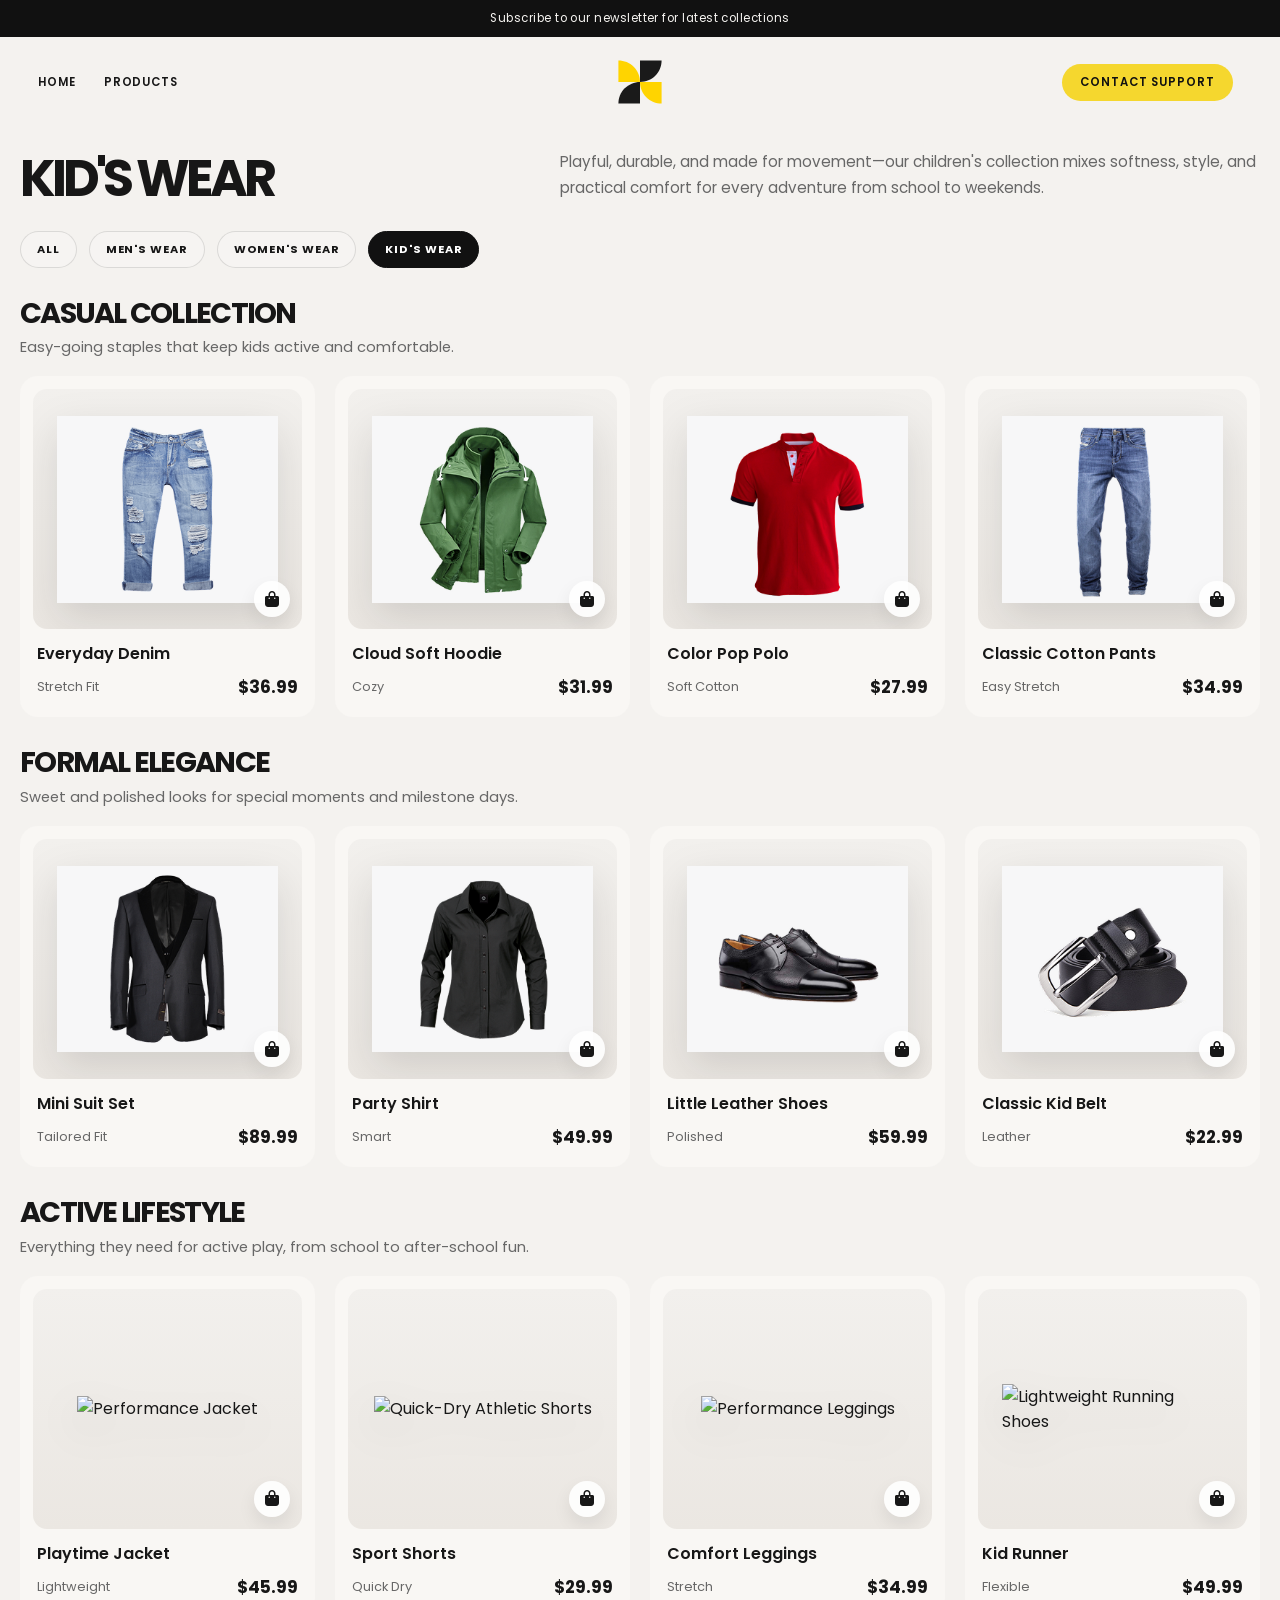
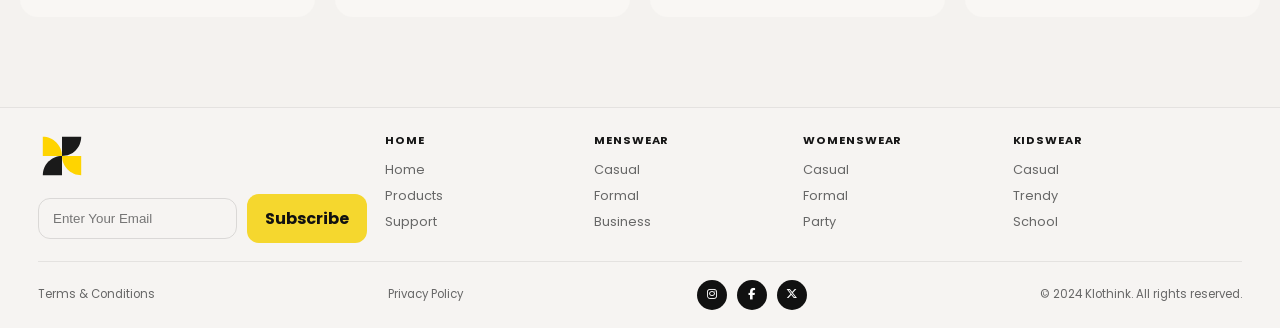
==== kids-wear.html @ 0a7a91e0 "Initial commit: e-commerce storefront" ====
<!DOCTYPE html>
<html lang="en">
  <head>
    <meta charset="UTF-8" />
    <meta name="viewport" content="width=device-width, initial-scale=1.0" />
    <title>Kid's Wear</title>
    <link rel="preconnect" href="https://fonts.googleapis.com" />
    <link rel="preconnect" href="https://fonts.gstatic.com" crossorigin />
    <link href="https://fonts.googleapis.com/css2?family=Poppins:wght@400;500;600;700;800&display=swap" rel="stylesheet" />
    <link rel="stylesheet" href="https://cdnjs.cloudflare.com/ajax/libs/font-awesome/6.5.2/css/all.min.css" crossorigin="anonymous" referrerpolicy="no-referrer" />
    <style>
      :root {
        --bg: #f4f2ef;
        --panel: #f9f7f4;
        --card: #ffffff;
        --text: #171717;
        --muted: #676767;
        --line: #e9e1d8;
        --soft: #f2efe9;
      }
      * { box-sizing: border-box; }
      body {
        margin: 0;
        font-family: 'Poppins', sans-serif;
        background: var(--bg);
        color: var(--text);
      }
      a { color: inherit; text-decoration: none; }
      img { display: block; max-width: 100%; }
      button { font: inherit; }

      .top-strip {
        background: #111111;
        color: #f6f4f1;
        text-align: center;
        padding: 10px 16px;
        font-size: 0.72rem;
        letter-spacing: 0.04em;
      }

      .navbar {
        max-width: 1240px;
        margin: 0 auto;
        padding: 18px 18px 12px;
        display: flex;
        align-items: center;
        justify-content: space-between;
        gap: 18px;
      }

      .nav-left, .nav-right {
        display: flex;
        align-items: center;
        gap: 28px;
        min-width: 180px;
      }

      .nav-left a, .nav-right a {
        font-size: 0.72rem;
        font-weight: 600;
        letter-spacing: 0.08em;
        text-transform: uppercase;
      }

      .brand {
        display: flex;
        justify-content: center;
        align-items: center;
        flex: 1;
      }

      .brand img {
        width: 54px;
        height: 54px;
      }

      .contact-btn {
        display: inline-flex;
        align-items: center;
        justify-content: center;
        background: #f5d72e;
        color: #111;
        border-radius: 999px;
        padding: 10px 18px;
        font-weight: 700;
      }

      .container {
        max-width: 1240px;
        margin: 0 auto;
        padding: 0 18px;
      }

      .category-page {
        padding: 28px 0 60px;
      }

      .category-hero {
        display: flex;
        align-items: flex-end;
        justify-content: space-between;
        gap: 24px;
        flex-wrap: wrap;
        margin-bottom: 18px;
      }

      .category-hero h1 {
        margin: 0;
        font-size: clamp(2.5rem, 4vw, 4rem);
        line-height: 0.9;
        letter-spacing: -0.08em;
        text-transform: uppercase;
      }

      .category-intro {
        max-width: 700px;
        margin: 0;
        color: var(--muted);
        font-size: 0.95rem;
        line-height: 1.7;
      }

      .filter-bar {
        display: flex;
        flex-wrap: wrap;
        gap: 12px;
        margin: 30px 0 18px;
      }

      .chip {
        border: 1px solid rgba(17,17,17,0.12);
        background: rgba(255,255,255,0.2);
        color: var(--text);
        border-radius: 999px;
        padding: 9px 16px;
        font-size: 0.7rem;
        letter-spacing: 0.08em;
        text-transform: uppercase;
        font-weight: 700;
      }

      .chip.active {
        background: #111111;
        border-color: #111111;
        color: #ffffff;
      }

      .collection-block {
        margin-top: 30px;
      }

      .collection-header {
        display: flex;
        align-items: center;
        justify-content: space-between;
        gap: 12px;
        margin-bottom: 18px;
      }

      .collection-header h2 {
        margin: 0;
        font-size: clamp(1.8rem, 2vw, 2.7rem);
        line-height: 1.1;
        letter-spacing: -0.06em;
        text-transform: uppercase;
      }

      .collection-header p {
        margin: 8px 0 0;
        font-size: 0.92rem;
        color: var(--muted);
      }

      .product-grid {
        display: grid;
        grid-template-columns: repeat(4, minmax(0, 1fr));
        gap: 20px;
      }

      .product-card {
        background: var(--panel);
        border: 1px solid transparent;
        border-radius: 18px;
        padding: 12px;
        transition: transform 0.25s ease, box-shadow 0.25s ease, border-color 0.25s ease;
      }

      @media (hover: hover) and (pointer: fine) {
        .product-card:hover {
          transform: translateY(-4px);
          box-shadow: 0 18px 38px rgba(17, 17, 17, 0.12);
          border-color: transparent;
        }
      }

      .product-card:focus-within {
        border-color: transparent;
        box-shadow: 0 18px 38px rgba(17, 17, 17, 0.12);
      }

      @media (hover: none) {
        .product-card:active {
          transform: scale(0.99);
        }
      }

      .product-image {
        position: relative;
        background: linear-gradient(180deg, #f2f0ed 0%, #ebe7e2 100%);
        border-radius: 14px;
        height: 240px;
        display: flex;
        align-items: center;
        justify-content: center;
        overflow: hidden;
      }

      .product-image img {
        max-width: 82%;
        max-height: 82%;
        object-fit: contain;
        filter: drop-shadow(0 15px 20px rgba(17,17,17,0.12));
      }

      .mini-cart {
        position: absolute;
        right: 12px;
        bottom: 12px;
        width: 36px;
        height: 36px;
        border: none;
        border-radius: 50%;
        background: rgba(255,255,255,0.9);
        box-shadow: 0 8px 18px rgba(17,17,17,0.08);
        color: var(--text);
      }

      .product-info {
        padding: 12px 4px 4px;
      }

      .product-info h3 {
        margin: 0 0 8px;
        font-size: 1rem;
        font-weight: 600;
      }

      .meta {
        display: flex;
        align-items: center;
        justify-content: space-between;
        gap: 12px;
        font-size: 0.8rem;
        color: var(--muted);
      }

      .meta strong {
        color: var(--text);
        font-size: 1.05rem;
      }

      .page-footer {
        margin-top: 30px;
        border-top: 1px solid rgba(17,17,17,0.08);
        background: rgba(255,255,255,0.15);
      }

      .footer-inner {
        max-width: 1240px;
        margin: 0 auto;
        padding: 24px 18px 18px;
      }

      .footer-top {
        display: grid;
        grid-template-columns: 1.5fr 1fr 1fr 1fr 1.2fr;
        gap: 18px;
        align-items: start;
      }

      .newsletter { display:flex; gap:10px; align-items:center; }
      .newsletter input {
        flex: 1;
        border: 1px solid rgba(17,17,17,0.12);
        background: transparent;
        padding: 12px 14px;
        border-radius: 12px;
      }
      .newsletter button {
        border: none;
        background: #f5d72e;
        color: #111;
        font-weight: 700;
        border-radius: 12px;
        padding: 12px 18px;
      }

      .footer-links h4 {
        margin: 0 0 12px;
        font-size: 0.7rem;
        letter-spacing: 0.08em;
        text-transform: uppercase;
        color: var(--text);
      }
      .footer-links a {
        display: block;
        margin-bottom: 8px;
        color: var(--muted);
        font-size: 0.8rem;
      }

      .legal-row {
        margin-top: 18px;
        display: flex;
        justify-content: space-between;
        align-items: center;
        gap: 12px;
        flex-wrap: wrap;
        border-top: 1px solid rgba(17,17,17,0.08);
        padding-top: 18px;
        font-size: 0.72rem;
        color: var(--muted);
      }

      .socials {
        display: flex;
        gap: 10px;
      }
      .socials a {
        width: 30px;
        height: 30px;
        border-radius: 50%;
        display: inline-flex;
        align-items: center;
        justify-content: center;
        background: #111111;
        color: #fff;
      }

      @media (max-width: 900px) {
        .product-grid { grid-template-columns: repeat(2, minmax(0, 1fr)); }
        .footer-top { grid-template-columns: repeat(2, minmax(0, 1fr)); }
      }

      @media (max-width: 560px) {
        .product-grid { grid-template-columns: 1fr; }
        .nav-left, .nav-right { gap: 12px; min-width: unset; }
        .navbar { flex-wrap: wrap; }
        .footer-top { grid-template-columns: 1fr; }
        .newsletter { flex-direction: column; }
      }
    </style>
  </head>
  <body>
    <div class="top-strip">Subscribe to our newsletter for latest collections</div>

    <header class="main-header">
      <nav class="navbar">
        <div class="nav-left">
          <a href="index.html">Home</a>
          <a href="product-page.html">Products</a>
        </div>

        <div class="brand">
          <img src="images/logo/Logo.svg" alt="Klothink logo" />
        </div>

        <div class="nav-right">
          <a href="support-page.html" class="contact-btn">Contact Support</a>
        </div>
      </nav>
    </header>

    <main class="container category-page">
      <div class="category-hero">
        <h1>Kid's Wear</h1>
        <p class="category-intro">Playful, durable, and made for movement—our children's collection mixes softness, style, and practical comfort for every adventure from school to weekends.</p>
      </div>

      <div class="filter-bar">
        <a class="chip" href="product-page.html">All</a>
        <a class="chip" href="mens-wear.html">Men's Wear</a>
        <a class="chip" href="womens-wear.html">Women's Wear</a>
        <a class="chip active" href="kids-wear.html">Kid's Wear</a>
      </div>

      <section class="collection-block">
        <div class="collection-header">
          <div>
            <h2>Casual Collection</h2>
            <p>Easy-going staples that keep kids active and comfortable.</p>
          </div>
        </div>

        <div class="product-grid">
          <article class="product-card">
            <div class="product-image"><img src="images/Product-page/Casual-Collections /classic-denim-jeans.png" alt="Blue Jeans" /><button class="mini-cart"><i class="fa-solid fa-bag-shopping"></i></button></div>
            <div class="product-info">
              <h3>Everyday Denim</h3>
              <div class="meta"><span>Stretch Fit</span><strong>$36.99</strong></div>
            </div>
          </article>

          <article class="product-card">
            <div class="product-image"><img src="images/Product-page/Casual-Collections /Image.png" alt="Kids Hoodie" /><button class="mini-cart"><i class="fa-solid fa-bag-shopping"></i></button></div>
            <div class="product-info">
              <h3>Cloud Soft Hoodie</h3>
              <div class="meta"><span>Cozy</span><strong>$31.99</strong></div>
            </div>
          </article>

          <article class="product-card">
            <div class="product-image"><img src="images/Product-page/Casual-Collections /Image 3.png" alt="Kids Polo" /><button class="mini-cart"><i class="fa-solid fa-bag-shopping"></i></button></div>
            <div class="product-info">
              <h3>Color Pop Polo</h3>
              <div class="meta"><span>Soft Cotton</span><strong>$27.99</strong></div>
            </div>
          </article>

          <article class="product-card">
            <div class="product-image"><img src="images/Product-page/Casual-Collections /Image (1).png" alt="Kids Pants" /><button class="mini-cart"><i class="fa-solid fa-bag-shopping"></i></button></div>
            <div class="product-info">
              <h3>Classic Cotton Pants</h3>
              <div class="meta"><span>Easy Stretch</span><strong>$34.99</strong></div>
            </div>
          </article>
        </div>
      </section>

      <section class="collection-block">
        <div class="collection-header">
          <div>
            <h2>Formal Elegance</h2>
            <p>Sweet and polished looks for special moments and milestone days.</p>
          </div>
        </div>

        <div class="product-grid">
          <article class="product-card">
            <div class="product-image"><img src="images/Product-page/Formal Elegance/Image 01.png" alt="Mini Suit" /><button class="mini-cart"><i class="fa-solid fa-bag-shopping"></i></button></div>
            <div class="product-info">
              <h3>Mini Suit Set</h3>
              <div class="meta"><span>Tailored Fit</span><strong>$89.99</strong></div>
            </div>
          </article>

          <article class="product-card">
            <div class="product-image"><img src="images/Product-page/Formal Elegance/Image 02.png" alt="Kids Dress Shirt" /><button class="mini-cart"><i class="fa-solid fa-bag-shopping"></i></button></div>
            <div class="product-info">
              <h3>Party Shirt</h3>
              <div class="meta"><span>Smart</span><strong>$49.99</strong></div>
            </div>
          </article>

          <article class="product-card">
            <div class="product-image"><img src="images/Product-page/Formal Elegance/Image 03.png" alt="Black Leather Shoes" /><button class="mini-cart"><i class="fa-solid fa-bag-shopping"></i></button></div>
            <div class="product-info">
              <h3>Little Leather Shoes</h3>
              <div class="meta"><span>Polished</span><strong>$59.99</strong></div>
            </div>
          </article>

          <article class="product-card">
            <div class="product-image"><img src="images/Product-page/Formal Elegance/Image 04.png" alt="Kids Belt" /><button class="mini-cart"><i class="fa-solid fa-bag-shopping"></i></button></div>
            <div class="product-info">
              <h3>Classic Kid Belt</h3>
              <div class="meta"><span>Leather</span><strong>$22.99</strong></div>
            </div>
          </article>
        </div>
      </section>

      <section class="collection-block">
        <div class="collection-header">
          <div>
            <h2>Active Lifestyle</h2>
            <p>Everything they need for active play, from school to after-school fun.</p>
          </div>
        </div>

        <div class="product-grid">
          <article class="product-card">
            <div class="product-image"><img src="images/Product-page/Active lifestyle/active-1.png" alt="Performance Jacket" /><button class="mini-cart"><i class="fa-solid fa-bag-shopping"></i></button></div>
            <div class="product-info">
              <h3>Playtime Jacket</h3>
              <div class="meta"><span>Lightweight</span><strong>$45.99</strong></div>
            </div>
          </article>

          <article class="product-card">
            <div class="product-image"><img src="images/Product-page/Active lifestyle/active-2.png" alt="Quick-Dry Athletic Shorts" /><button class="mini-cart"><i class="fa-solid fa-bag-shopping"></i></button></div>
            <div class="product-info">
              <h3>Sport Shorts</h3>
              <div class="meta"><span>Quick Dry</span><strong>$29.99</strong></div>
            </div>
          </article>

          <article class="product-card">
            <div class="product-image"><img src="images/Product-page/Active lifestyle/active-3.png" alt="Performance Leggings" /><button class="mini-cart"><i class="fa-solid fa-bag-shopping"></i></button></div>
            <div class="product-info">
              <h3>Comfort Leggings</h3>
              <div class="meta"><span>Stretch</span><strong>$34.99</strong></div>
            </div>
          </article>

          <article class="product-card">
            <div class="product-image"><img src="images/Product-page/Active lifestyle/active-4.png" alt="Lightweight Running Shoes" /><button class="mini-cart"><i class="fa-solid fa-bag-shopping"></i></button></div>
            <div class="product-info">
              <h3>Kid Runner</h3>
              <div class="meta"><span>Flexible</span><strong>$49.99</strong></div>
            </div>
          </article>
        </div>
      </section>
    </main>

    <footer class="page-footer">
      <div class="footer-inner">
        <div class="footer-top">
          <div>
            <div class="brand" style="justify-content:flex-start; margin-bottom:14px;">
              <img src="images/logo/Logo.svg" alt="Klothink logo" style="width:48px; height:48px;" />
            </div>
            <div class="newsletter">
              <input type="email" placeholder="Enter Your Email" />
              <button type="button">Subscribe</button>
            </div>
          </div>

          <div class="footer-links">
            <h4>Home</h4>
            <a href="index.html">Home</a>
            <a href="product-page.html">Products</a>
            <a href="support-page.html">Support</a>
          </div>

          <div class="footer-links">
            <h4>Menswear</h4>
            <a href="#">Casual</a>
            <a href="#">Formal</a>
            <a href="#">Business</a>
          </div>

          <div class="footer-links">
            <h4>Womenswear</h4>
            <a href="#">Casual</a>
            <a href="#">Formal</a>
            <a href="#">Party</a>
          </div>

          <div class="footer-links">
            <h4>Kidswear</h4>
            <a href="#">Casual</a>
            <a href="#">Trendy</a>
            <a href="#">School</a>
          </div>
        </div>

        <div class="legal-row">
          <span>Terms &amp; Conditions</span>
          <span>Privacy Policy</span>
          <div class="socials">
            <a href="#"><i class="fa-brands fa-instagram"></i></a>
            <a href="#"><i class="fa-brands fa-facebook-f"></i></a>
            <a href="#"><i class="fa-brands fa-x-twitter"></i></a>
          </div>
          <span>© 2024 Klothink. All rights reserved.</span>
        </div>
      </div>
    </footer>
  </body>
</html>
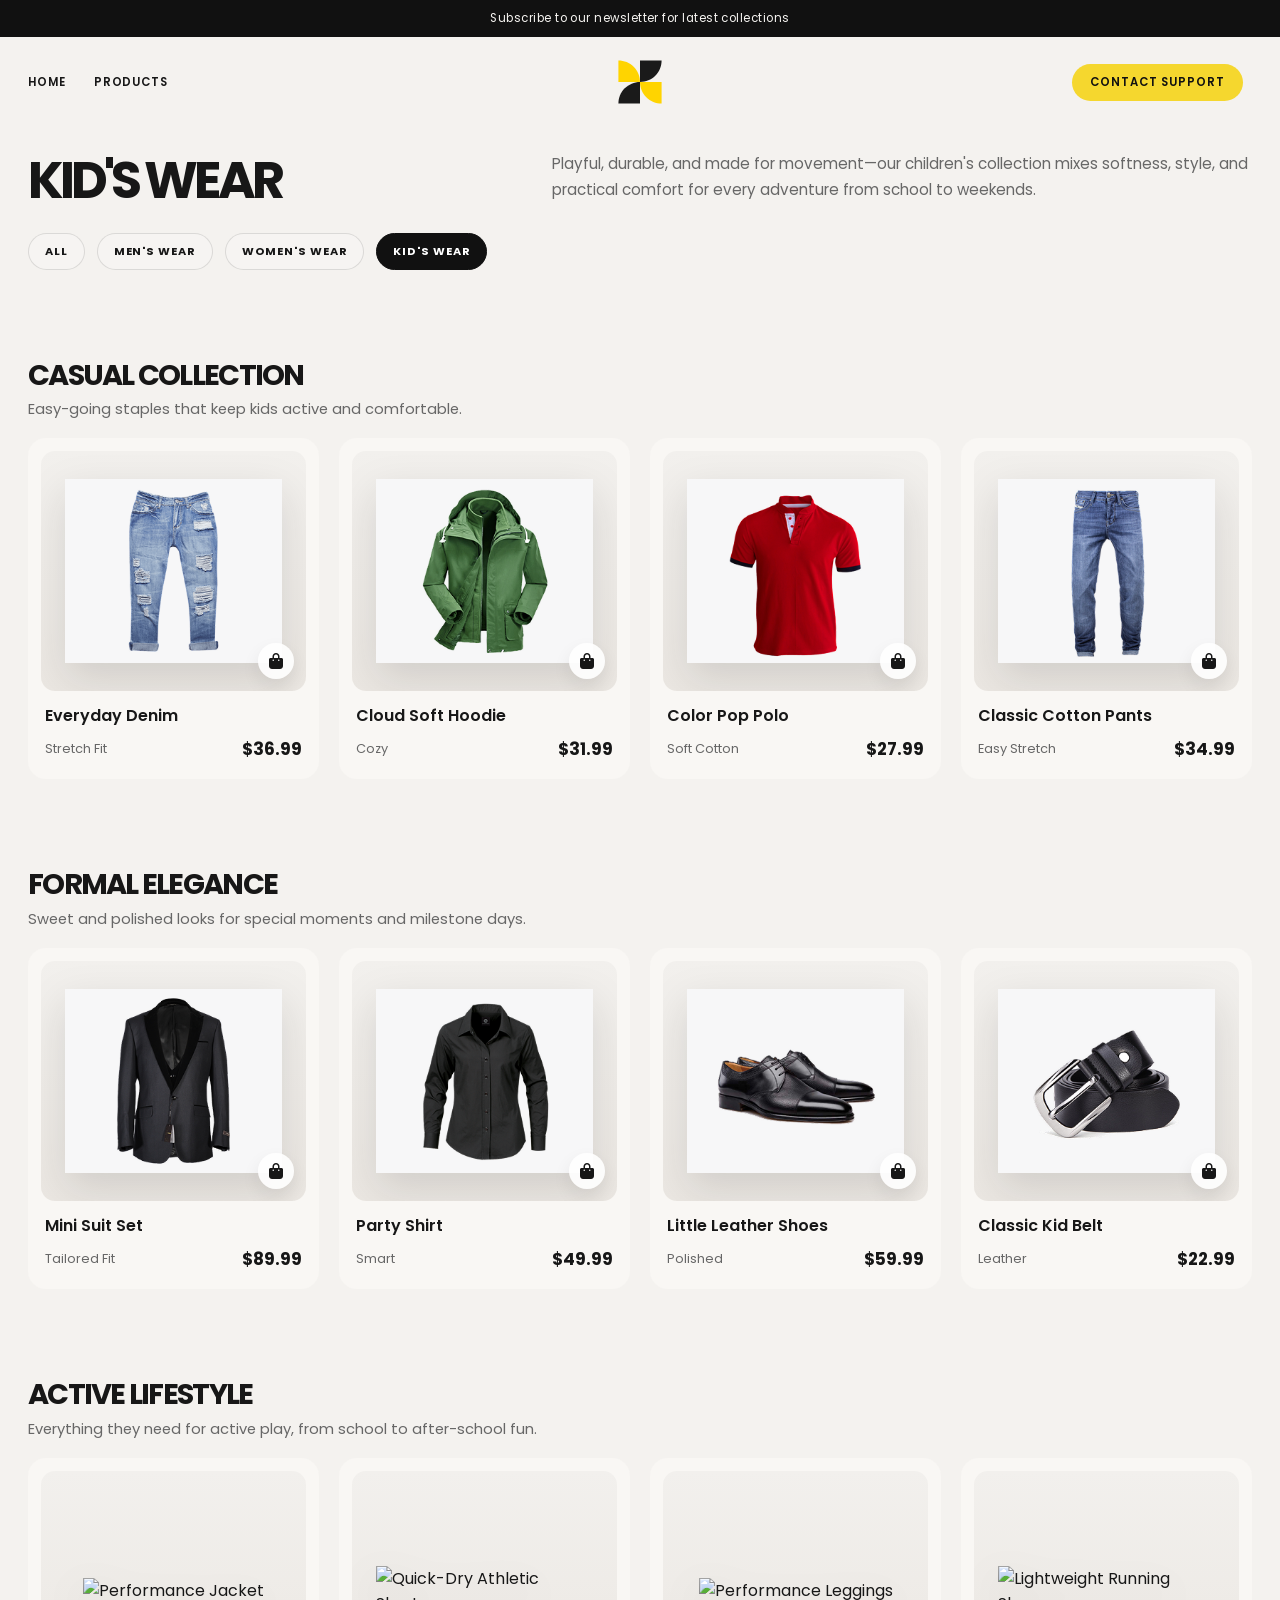
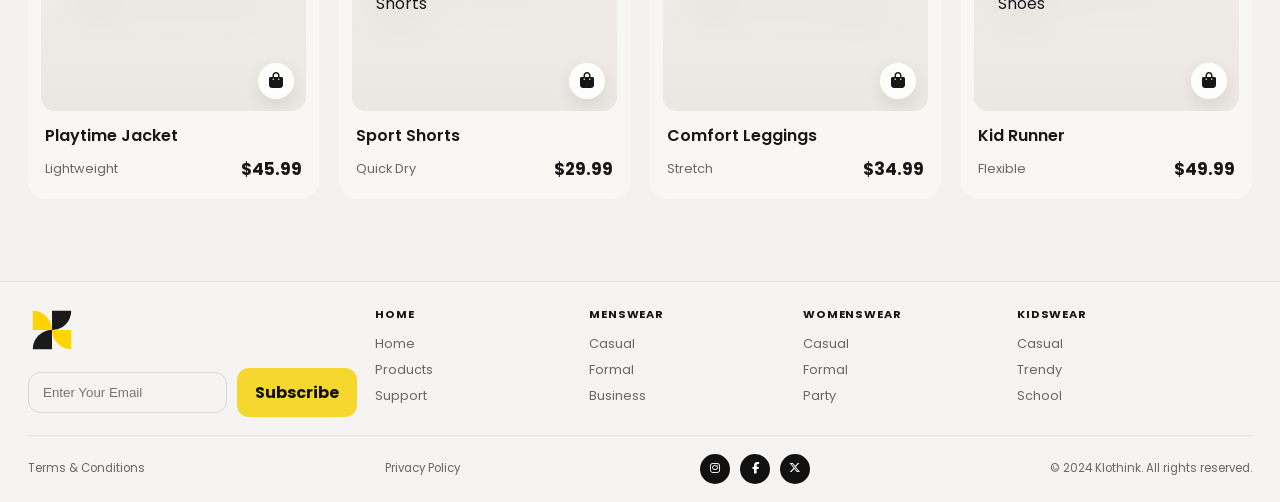
==== commit e674a87c: "Apply consistent page spacing Co-authored-by: Copilot <223556219+Copilot@users.noreply.github.com>" ====
--- a/kids-wear.html
+++ b/kids-wear.html
@@ -17,6 +17,11 @@
         --muted: #676767;
         --line: #e9e1d8;
         --soft: #f2efe9;
+        --page-inline: 18px;
+        --page-width: 1260px;
+        --section-gap: 90px;
+        --section-top: 30px;
+        --section-bottom: 52px;
       }
       * { box-sizing: border-box; }
       body {
@@ -39,9 +44,9 @@
       }
 
       .navbar {
-        max-width: 1240px;
+        max-width: var(--page-width);
         margin: 0 auto;
-        padding: 18px 18px 12px;
+        padding: 18px var(--page-inline) 12px;
         display: flex;
         align-items: center;
         justify-content: space-between;
@@ -86,13 +91,14 @@
       }
 
       .container {
-        max-width: 1240px;
+        max-width: var(--page-width);
         margin: 0 auto;
-        padding: 0 18px;
+        padding: 0 var(--page-inline);
       }
 
       .category-page {
-        padding: 28px 0 60px;
+        padding-top: var(--section-top);
+        padding-bottom: var(--section-bottom);
       }
 
       .category-hero {
@@ -146,7 +152,7 @@
       }
 
       .collection-block {
-        margin-top: 30px;
+        margin-top: var(--section-gap);
       }
 
       .collection-header {
@@ -266,9 +272,9 @@
       }
 
       .footer-inner {
-        max-width: 1240px;
+        max-width: var(--page-width);
         margin: 0 auto;
-        padding: 24px 18px 18px;
+        padding: 24px var(--page-inline) 18px;
       }
 
       .footer-top {
